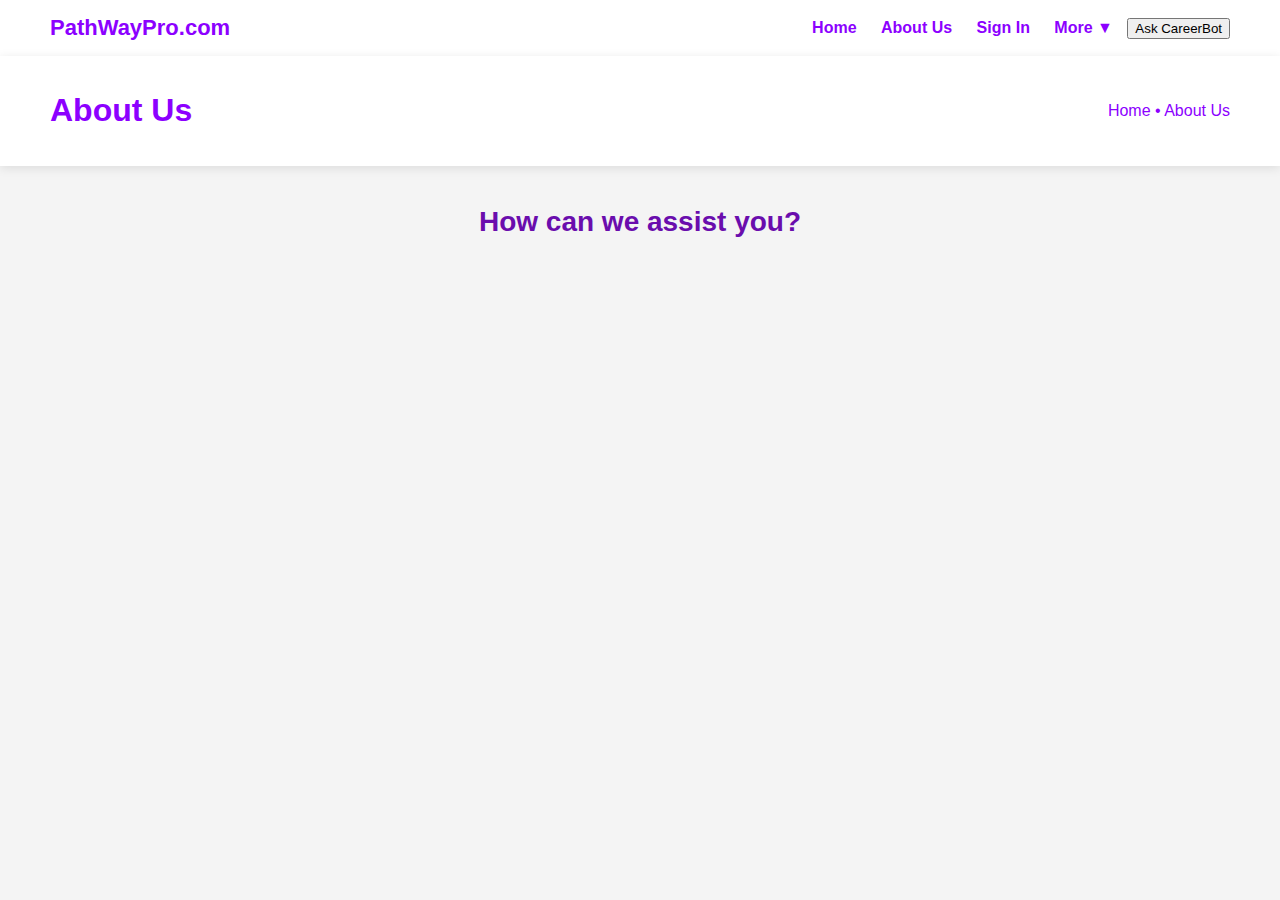
==== aboutus.html @ 01486efe "Add files via upload" ====
<!DOCTYPE html>
<html lang="en">
<head>
    <meta charset="UTF-8">
    <meta name="viewport" content="width=device-width, initial-scale=1.0">
    <title>PathWayPro</title>
    <link rel="stylesheet" href="aboutus.css">
    <link rel="stylesheet" href="footer.css">
</head>
<body>
    
    <header>
        <div class="logo">Path<span>Way</span>Pro.com</div>
        <nav>
            <a href="#">Home</a>
            <a href="aboutus.html">About Us</a>
            <a href="#" class="login">Sign In</a>
            <a href="#" class="dashboard">More ▼</a>
            <button class="cta-button">Ask CareerBot</button>
        </nav>
    </header>

    <!-- About Us Section -->
    <header class="about-header">
        <h1>About Us</h1>
        <p>Home <span class="dot">•</span> About Us</p>
    </header>

    <!-- How Do We Help You Section -->
    <section class="help-section">
        <h2>How can we assist you? </h2>
    </section>

</body>
</html>
---- aboutus.css ----
/* General Styling */
body {
    font-family: Arial, sans-serif;
    margin: 0;
    padding: 0;
    background-color: #f4f4f4;
}

/* Header Styling */
header {
    display: flex;
    justify-content: space-between;
    align-items: center;
    padding: 15px 50px;
    background: white;
    box-shadow: 0px 2px 10px rgba(0, 0, 0, 0.1);
    color: rgb(140, 0, 255);
}

.logo {
    font-size: 22px;
    font-weight: bold;
    color: rgb(140, 0, 255);
}

.logo span {
    
    color: rgb(140, 0, 255);
    font-weight: bold;
}

nav a {
    text-decoration: none;
    color: rgb(140, 0, 255);
    margin: 0 10px;
    font-weight: bold;
}

.contact {
    color: rgb(140, 0, 255);
    font-weight: bold;
}

.login, .dashboard {
    font-weight: bold;
}
.navbar {
    display: flex;
    justify-content: space-between;
    align-items: center;
    padding: 15px 60px; /* More spacing */
    background-color: #ffffff;
    border-bottom: 3px solid #8A2BE2; /* Purple Bottom Border */
}

/* Logo */
.logo a {
    font-size: 26px;
    font-weight: bold;
    text-decoration: none;
    color: #8A2BE2; /* Bright Purple */
}

/* Navigation Links */
.nav-links {
    list-style: none;
    display: flex;
    gap: 30px; /* Increased gap */
    padding: 0;
    margin: 0;
}

.nav-links li {
    display: inline;
}

.nav-links a {
    text-decoration: none;
    color: #8A2BE2;
    font-weight: bold;
    font-size: 18px; /* Slightly bigger */
}

/* Dropdown Arrow */
.nav-links a:hover {
    text-decoration: underline;
}

/* Chat Button */
.chat-btn {
    background-color: #3D0052; /* Dark Purple */
    color: white;
    font-weight: bold;
    padding: 12px 22px;
    border: none;
    border-radius: 8px;
    cursor: pointer;
    font-size: 16px;
    box-shadow: 2px 2px 5px rgba(0, 0, 0, 0.2);
}

/* Hover Effect */
.chat-btn:hover {
    background-color: #5A007A;
}


/* Help Section */
.help-section {
    text-align: center;
    margin-top: 40px;
}

.help-section h2 {
    font-size: 28px;
    font-weight: bold;
    color: #6A0DAD;
}
---- footer.css ----
body {
    margin: 0;
    padding: 0;
    font-family: Arial, sans-serif;
    background-color: linear-gradient(to right, #1a1a2e, #16213e);
}

.footer {
    background-color: linear-gradient(to right, #1a1a2e, #16213e);
    padding: 20px 50px;
    text-align: center;
}

.footer-container {
    display: flex;
    justify-content: space-between;
    align-items: center;
    flex-wrap: wrap;
    padding-bottom: 10px;
}

.footer-logo {
    display: flex;
    align-items: center;
    gap: 10px;
}

.footer-logo img {
    height: 40px;
}

.brand-name {
    font-size: 20px;
    font-weight: bold;
    color: rgb(247, 246, 246);
}

.footer-info {
    display: flex;
    gap: 50px;
}

.footer-item {
    display: flex;
    align-items: center;
    gap: 5px;
    color: #555;
}

.icon {
    color: #fefefe;
    font-size: 18px;
}

.footer-bottom {
    border-top: 1px solid #ddd;
    padding-top: 10px;
    font-size: 14px;
    color: rgb(247, 237, 237);
}

.brand-highlight {
    color: #5e206f;
    font-weight: bold;
}
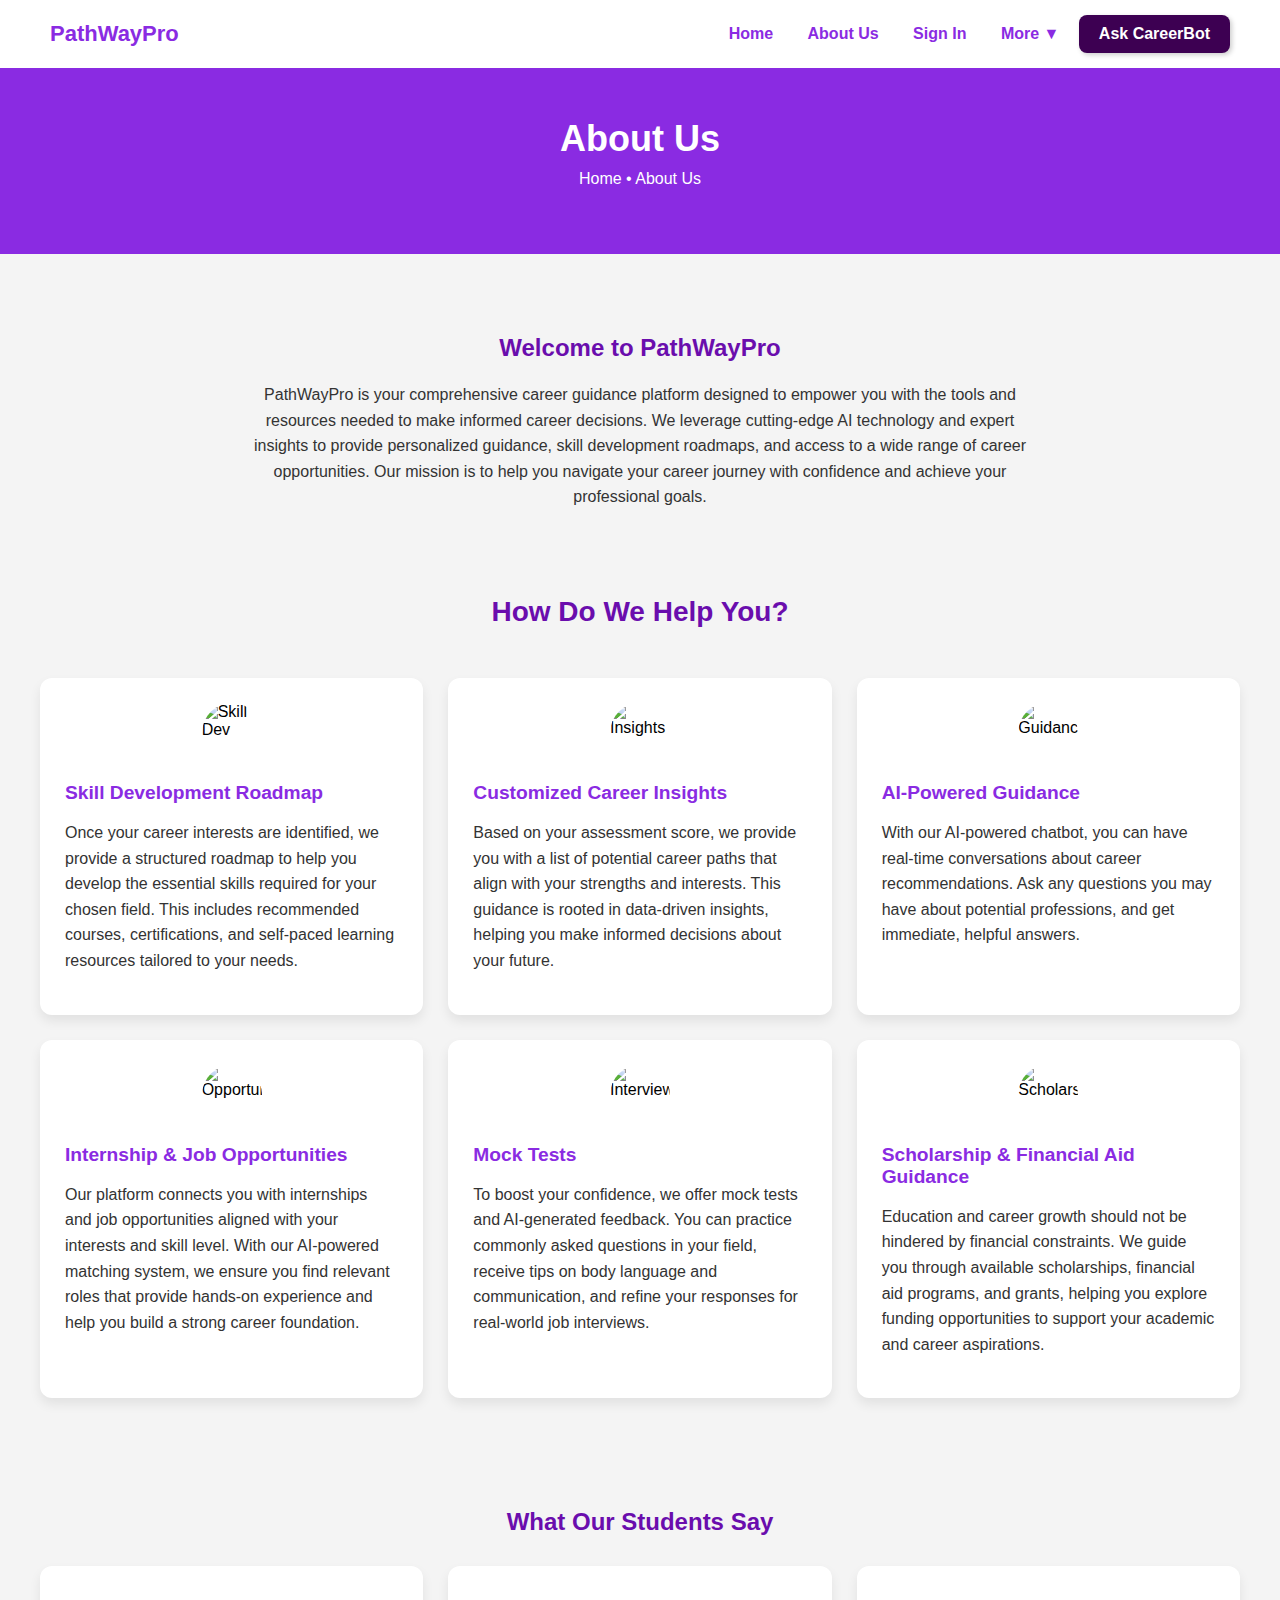
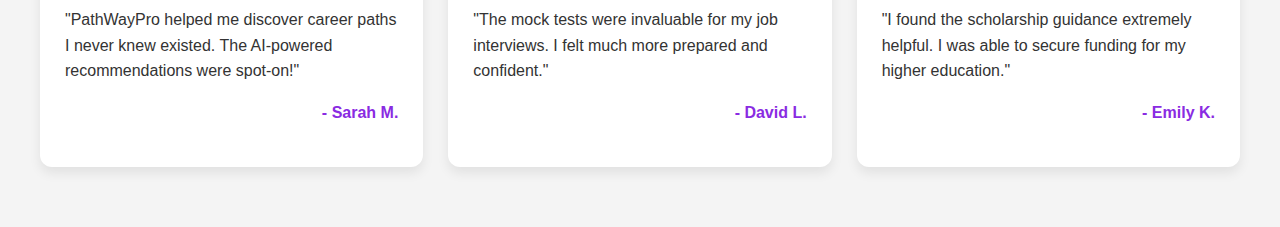
==== commit 8ac7d6a1: "Update aboutus.html" ====
--- a/aboutus.html
+++ b/aboutus.html
@@ -1,16 +1,16 @@
+
 <!DOCTYPE html>
 <html lang="en">
 <head>
     <meta charset="UTF-8">
     <meta name="viewport" content="width=device-width, initial-scale=1.0">
-    <title>PathWayPro</title>
+    <title>PathWayPro - About Us</title>
     <link rel="stylesheet" href="aboutus.css">
-    <link rel="stylesheet" href="footer.css">
+    
 </head>
 <body>
-    
     <header>
-        <div class="logo">Path<span>Way</span>Pro.com</div>
+        <div class="logo">Path<span>Way</span>Pro</div>
         <nav>
             <a href="#">Home</a>
             <a href="aboutus.html">About Us</a>
@@ -20,16 +20,68 @@
         </nav>
     </header>
 
-    <!-- About Us Section -->
-    <header class="about-header">
+    <section class="about-header">
         <h1>About Us</h1>
         <p>Home <span class="dot">•</span> About Us</p>
-    </header>
-
-    <!-- How Do We Help You Section -->
-    <section class="help-section">
-        <h2>How can we assist you? </h2>
     </section>
 
+    <section class="website-description">
+        <h2>Welcome to PathWayPro</h2>
+        <p>PathWayPro is your comprehensive career guidance platform designed to empower you with the tools and resources needed to make informed career decisions. We leverage cutting-edge AI technology and expert insights to provide personalized guidance, skill development roadmaps, and access to a wide range of career opportunities. Our mission is to help you navigate your career journey with confidence and achieve your professional goals.</p>
+    </section>
+
+    <section class="help-section">
+        <h2>How Do We Help You?</h2>
+        <div class="card-grid">
+            <div class="card">
+                <div class="photo-circle"><img src="https://media.licdn.com/dms/image/v2/D4E12AQF9CyuysZ5iHg/article-cover_image-shrink_600_2000/article-cover_image-shrink_600_2000/0/1698657670492?e=2147483647&v=beta&t=nm0LiwmISviVVqOa9ZSz9wqFzpNQo7jD900hIeIe2iY" alt="Skill Dev"></div>
+                <h3>Skill Development Roadmap</h3>
+                <p>Once your career interests are identified, we provide a structured roadmap to help you develop the essential skills required for your chosen field. This includes recommended courses, certifications, and self-paced learning resources tailored to your needs.</p>
+            </div>
+            <div class="card">
+                <div class="photo-circle"><img src="https://www.moneypatrol.com/moneytalk/wp-content/uploads/2022/03/Financial-literacy-and-education-520x400.jpg" alt="Insights"></div>
+                <h3>Customized Career Insights</h3>
+                <p>Based on your assessment score, we provide you with a list of potential career paths that align with your strengths and interests. This guidance is rooted in data-driven insights, helping you make informed decisions about your future.</p>
+            </div>
+            <div class="card">
+                <div class="photo-circle"><img src="https://media.licdn.com/dms/image/D5612AQEiVbKmaFrmzg/article-cover_image-shrink_720_1280/0/1718601302795?e=2147483647&v=beta&t=pm4unz1kXI9KPhZdagjHRrdqpGePUKLWCI9SwJ-tvgs" alt="Guidance"></div>
+                <h3>AI-Powered Guidance</h3>
+                <p>With our AI-powered chatbot, you can have real-time conversations about career recommendations. Ask any questions you may have about potential professions, and get immediate, helpful answers.</p>
+            </div>
+            <div class="card">
+                <div class="photo-circle"><img src="https://www.shutterstock.com/image-illustration/internet-business-technology-network-concept-260nw-2030680841.jpg" alt="Opportunities"></div>
+                <h3>Internship & Job Opportunities</h3>
+                <p>Our platform connects you with internships and job opportunities aligned with your interests and skill level. With our AI-powered matching system, we ensure you find relevant roles that provide hands-on experience and help you build a strong career foundation.</p>
+            </div>
+            <div class="card">
+                <div class="photo-circle"><img src="https://akm-img-a-in.tosshub.com/indiatoday/images/story/202107/Capture_13_1200x768.png?size=690:388" alt="Interview"></div>
+                <h3>Mock Tests</h3>
+                <p>To boost your confidence, we offer mock tests and AI-generated feedback. You can practice commonly asked questions in your field, receive tips on body language and communication, and refine your responses for real-world job interviews.</p>
+            </div>
+            <div class="card">
+                <div class="photo-circle"><img src="https://www.lifecarehll.com/static/images/15422166727ada7b411a0f9d892ac2bd_c6318d08a1faf0f43b1f906230ef0ab2_40060403292018.jpg" alt="Scholarship"></div>
+                <h3>Scholarship & Financial Aid Guidance</h3>
+                <p>Education and career growth should not be hindered by financial constraints. We guide you through available scholarships, financial aid programs, and grants, helping you explore funding opportunities to support your academic and career aspirations.</p>
+            </div>
+        </div>
+    </section>
+
+    <section class="student-feedback">
+        <h2>What Our Students Say</h2>
+        <div class="feedback-grid">
+            <div class="feedback-card">
+                <p>"PathWayPro helped me discover career paths I never knew existed. The AI-powered recommendations were spot-on!"</p>
+                <p class="student-name">- Sarah M.</p>
+            </div>
+            <div class="feedback-card">
+                <p>"The mock tests were invaluable for my job interviews. I felt much more prepared and confident."</p>
+                <p class="student-name">- David L.</p>
+            </div>
+            <div class="feedback-card">
+                <p>"I found the scholarship guidance extremely helpful. I was able to secure funding for my higher education."</p>
+                <p class="student-name">- Emily K.</p>
+            </div>
+        </div>
+    </section>
 </body>
 </html>
--- a/aboutus.css
+++ b/aboutus.css
@@ -14,101 +14,65 @@
     padding: 15px 50px;
     background: white;
     box-shadow: 0px 2px 10px rgba(0, 0, 0, 0.1);
-    color: rgb(140, 0, 255);
 }
 
 .logo {
     font-size: 22px;
     font-weight: bold;
-    color: rgb(140, 0, 255);
-}
-
-.logo span {
-    
-    color: rgb(140, 0, 255);
-    font-weight: bold;
+    color: #8A2BE2;
 }
 
 nav a {
     text-decoration: none;
-    color: rgb(140, 0, 255);
-    margin: 0 10px;
+    color: #8A2BE2;
+    margin: 0 15px;
     font-weight: bold;
+    transition: color 0.3s;
 }
 
-.contact {
-    color: rgb(140, 0, 255);
-    font-weight: bold;
+nav a:hover {
+    color: #5A007A;
 }
 
-.login, .dashboard {
-    font-weight: bold;
-}
-.navbar {
-    display: flex;
-    justify-content: space-between;
-    align-items: center;
-    padding: 15px 60px; /* More spacing */
-    background-color: #ffffff;
-    border-bottom: 3px solid #8A2BE2; /* Purple Bottom Border */
-}
-
-/* Logo */
-.logo a {
-    font-size: 26px;
-    font-weight: bold;
-    text-decoration: none;
-    color: #8A2BE2; /* Bright Purple */
-}
-
-/* Navigation Links */
-.nav-links {
-    list-style: none;
-    display: flex;
-    gap: 30px; /* Increased gap */
-    padding: 0;
-    margin: 0;
-}
-
-.nav-links li {
-    display: inline;
-}
-
-.nav-links a {
-    text-decoration: none;
-    color: #8A2BE2;
-    font-weight: bold;
-    font-size: 18px; /* Slightly bigger */
-}
-
-/* Dropdown Arrow */
-.nav-links a:hover {
-    text-decoration: underline;
-}
-
-/* Chat Button */
-.chat-btn {
-    background-color: #3D0052; /* Dark Purple */
+.cta-button {
+    background-color: #3D0052;
     color: white;
     font-weight: bold;
-    padding: 12px 22px;
+    padding: 10px 20px;
     border: none;
     border-radius: 8px;
     cursor: pointer;
     font-size: 16px;
     box-shadow: 2px 2px 5px rgba(0, 0, 0, 0.2);
+    transition: background 0.3s;
 }
 
-/* Hover Effect */
-.chat-btn:hover {
+.cta-button:hover {
     background-color: #5A007A;
 }
 
+/* About Us Header */
+.about-header {
+    text-align: center;
+    background: #8A2BE2;
+    color: white;
+    padding: 50px 20px;
+}
+
+.about-header h1 {
+    margin: 0;
+    font-size: 36px;
+}
+
+.about-header p {
+    font-size: 16px;
+    margin-top: 10px;
+}
 
 /* Help Section */
 .help-section {
     text-align: center;
-    margin-top: 40px;
+    margin: 50px 20px;
 }
 
 .help-section h2 {
@@ -116,3 +80,113 @@
     font-weight: bold;
     color: #6A0DAD;
 }
+
+/* Card Grid Layout */
+.card-grid {
+    display: grid;
+    grid-template-columns: repeat(auto-fit, minmax(300px, 1fr));
+    gap: 25px;
+    margin: 30px auto;
+    max-width: 1200px;
+    padding: 20px;
+}
+
+.card {
+    background: white;
+    padding: 25px;
+    border-radius: 12px;
+    box-shadow: 0 6px 12px rgba(0, 0, 0, 0.08);
+    text-align: left;
+    transition: transform 0.3s ease, box-shadow 0.3s ease;
+}
+
+.card:hover {
+    transform: translateY(-5px);
+    box-shadow: 0 8px 16px rgba(0, 0, 0, 0.1);
+}
+
+.card h3 {
+    color: #8A2BE2;
+    margin-bottom: 15px;
+    font-size: 1.2em;
+    font-weight: 600;
+}
+
+.card p {
+    line-height: 1.6;
+    color: #333;
+}
+
+/* Photo Circle Styling */
+.photo-circle {
+    width: 60px; /* Adjust size as needed */
+    height: 60px;
+    border-radius: 70%; /* Modified radius */
+    overflow: hidden;
+    margin-bottom: 15px;
+    margin-left: auto;
+    margin-right: auto;
+}
+
+.photo-circle img {
+    width: 100%;
+    height: 100%;
+    object-fit: cover;
+}
+
+/* Website Description Section */
+.website-description {
+    text-align: center;
+    margin: 40px auto;
+    max-width: 800px;
+    padding: 20px;
+}
+
+.website-description h2 {
+    color: #6A0DAD;
+    margin-bottom: 20px;
+}
+
+.website-description p {
+    line-height: 1.6;
+    color: #333;
+}
+
+/* Student Feedback Section */
+.student-feedback {
+    text-align: center;
+    margin: 40px auto;
+    max-width: 1200px;
+    padding: 20px;
+}
+
+.student-feedback h2 {
+    color: #6A0DAD;
+    margin-bottom: 30px;
+}
+
+.feedback-grid {
+    display: grid;
+    grid-template-columns: repeat(auto-fit, minmax(300px, 1fr));
+    gap: 25px;
+}
+
+.feedback-card {
+    background: white;
+    padding: 25px;
+    border-radius: 12px;
+    box-shadow: 0 6px 12px rgba(0, 0, 0, 0.08);
+    text-align: left;
+}
+
+.feedback-card p {
+    line-height: 1.6;
+    color: #333;
+}
+
+.feedback-card .student-name {
+    font-weight: bold;
+    margin-top: 15px;
+    text-align: right;
+    color: #8A2BE2;
+}
